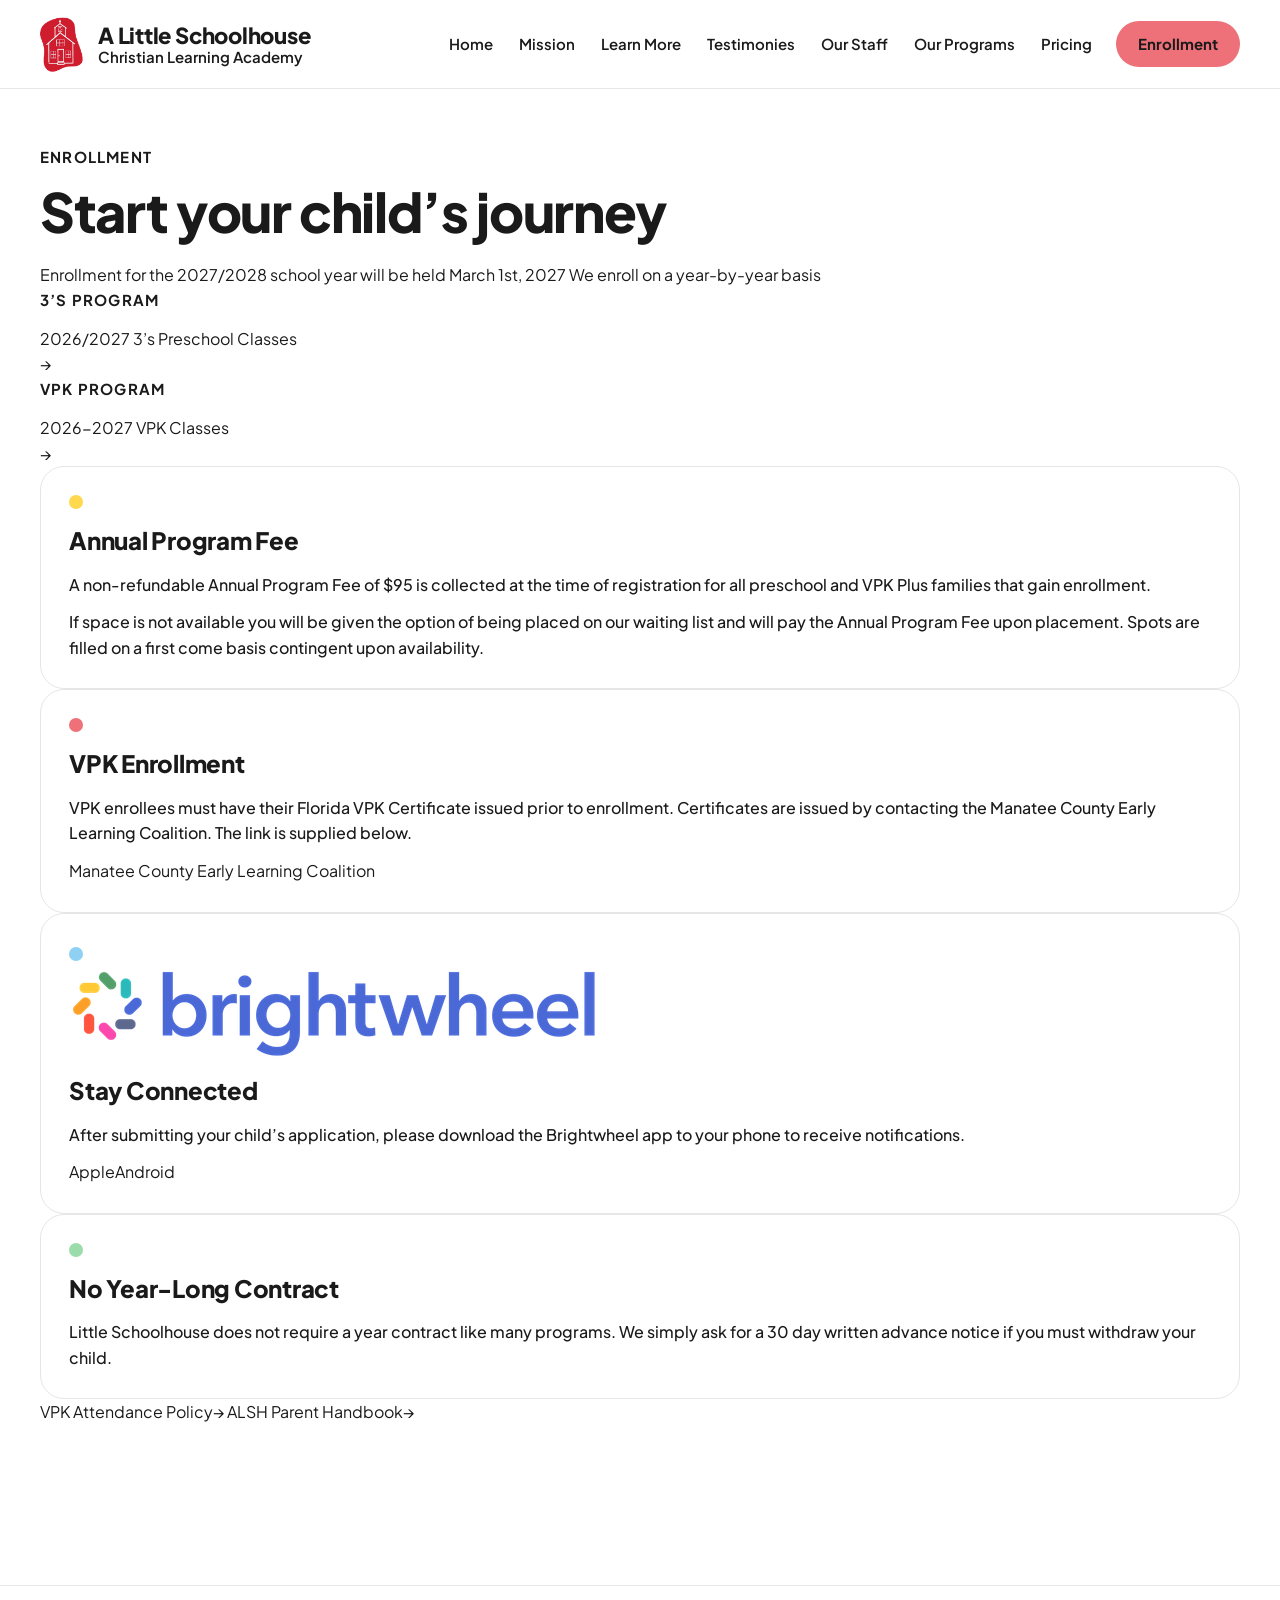
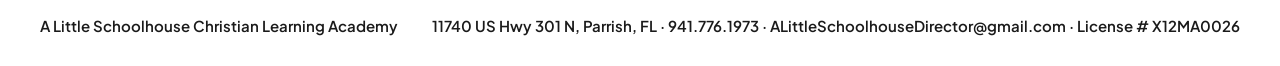
==== enrollment.html @ 6d6dc90e "Updated links" ====
<!DOCTYPE html>
<html lang="en">
<head>
  <meta charset="utf-8">
  <meta name="viewport" content="width=device-width, initial-scale=1">
  <title>Enrollment | A Little Schoolhouse Christian Learning Academy</title>
  <meta name="description" content="Enroll your child at A Little Schoolhouse Christian Learning Academy in Parrish, Florida.">
  <link rel="preconnect" href="https://fonts.googleapis.com">
  <link rel="preconnect" href="https://fonts.gstatic.com" crossorigin>
  <link href="https://fonts.googleapis.com/css2?family=Plus+Jakarta+Sans:wght@400;500;600;700;800&display=swap" rel="stylesheet">
  <link rel="stylesheet" href="styles.css">
  <script src="site.js" defer></script>
</head>
<body data-page="enrollment.html">

  <div id="site-header"></div>

  <main>
    <section class="container page-hero single">
      <div>
        <div class="kicker">Enrollment</div>
        <h1>Start your child&rsquo;s journey</h1>
        <div class="pill-row">
          <span class="pill-lg bg-yellow">Enrollment for the 2027/2028 school year will be held March 1st, 2027</span>
          <span class="pill-lg bg-blue">We enroll on a year-by-year basis</span>
        </div>
      </div>
    </section>

    <!-- LINKS TO ADD LATER: the two class buttons below still have href="#" - replace with the real addresses -->
    <section class="container class-links">
      <a href="#" class="class-link bg-blue">
        <div>
          <div class="kicker">3&rsquo;s program</div>
          <div class="class-title">2026/2027 3&rsquo;s Preschool Classes</div>
        </div>
        <span class="arrow">&rarr;</span>
      </a>
      <a href="#" class="class-link bg-green">
        <div>
          <div class="kicker">VPK program</div>
          <div class="class-title">2026-2027 VPK Classes</div>
        </div>
        <span class="arrow">&rarr;</span>
      </a>
    </section>

    <section class="container info-grid">
      <div class="card">
        <span class="dot dot-yellow"></span>
        <h3>Annual Program Fee</h3>
        <p>A non-refundable Annual Program Fee of $95 is collected at the time of registration for all preschool and VPK Plus families that gain enrollment.</p>
        <p>If space is not available you will be given the option of being placed on our waiting list and will pay the Annual Program Fee upon placement. Spots are filled on a first come basis contingent upon availability.</p>
      </div>
      <div class="card">
        <span class="dot dot-red"></span>
        <h3>VPK Enrollment</h3>
        <p>VPK enrollees must have their Florida VPK Certificate issued prior to enrollment. Certificates are issued by contacting the Manatee County Early Learning Coalition. The link is supplied below.</p>
        <a href="https://familyservices.floridaearlylearning.com/" target="_blank" rel="noopener" class="btn-outline">Manatee County Early Learning Coalition</a>
      </div>
      <div class="card">
        <div class="card-top">
          <span class="dot dot-blue"></span>
          <img src="images/brightwheel.png" alt="Brightwheel logo" class="bw-logo">
        </div>
        <h3>Stay Connected</h3>
        <p>After submitting your child&rsquo;s application, please download the Brightwheel app to your phone to receive notifications.</p>
        <div class="pills"><span class="pill bg-blue">Apple</span><span class="pill bg-green">Android</span></div>
      </div>
      <div class="card">
        <span class="dot dot-green"></span>
        <h3>No Year-Long Contract</h3>
        <p>Little Schoolhouse does not require a year contract like many programs. We simply ask for a 30 day written advance notice if you must withdraw your child.</p>
      </div>
    </section>

    <section class="container doc-links" style="padding-bottom:80px;">
      <a href="https://nebula.wsimg.com/7e0cc3d57008873dbaad7495aed2c456?AccessKeyId=21F10620DA35804EADCF&amp;disposition=0&amp;alloworigin=1" target="_blank" rel="noopener" class="doc-link bg-yellow"><span>VPK Attendance Policy</span><span class="arrow sm">&rarr;</span></a>
      <a href="https://nebula.wsimg.com/1dae36c643f88fe08dd6177f48e00796?AccessKeyId=21F10620DA35804EADCF&amp;disposition=0&amp;alloworigin=1" target="_blank" rel="noopener" class="doc-link bg-red"><span>ALSH Parent Handbook</span><span class="arrow sm">&rarr;</span></a>
    </section>
  </main>

  <div id="site-footer"></div>

</body>
</html>
---- styles.css ----
/* =========================================================
   A Little Schoolhouse Christian Learning Academy
   Shared styles for every page. Change colors in :root and
   they change everywhere.
   ========================================================= */

:root {
  /* brand colors */
  --red: #EE7079;
  --red-pale: #F8C3C6;
  --blue: #8FD0F5;
  --blue-pale: #D9F0FF;
  --yellow: #FFD84D;
  --yellow-pale: #FFF0B8;
  --green: #9BDDAA;
  --green-pale: #D3F0DB;
  --cream: #FFF6E0;

  /* text and lines */
  --ink: #1A1A1A;
  --line: #E6E6E6;
  --white: #FFFFFF;

  --font: 'Plus Jakarta Sans', system-ui, sans-serif;
  --page-width: 1280px;
}

*, *::before, *::after { box-sizing: border-box; }

body {
  margin: 0;
  font-family: var(--font);
  color: var(--ink);
  background: var(--white);
  line-height: 1.6;
}

img { max-width: 100%; display: block; }
a { color: inherit; text-decoration: none; }
h1, h2, h3, p { margin-top: 0; }

/* ---------- layout helpers ---------- */
.container {
  max-width: var(--page-width);
  margin: 0 auto;
  padding: 0 40px;
}
.section { padding-top: 64px; }
.kicker {
  font-weight: 700;
  font-size: 15px;
  letter-spacing: 0.08em;
  text-transform: uppercase;
  margin-bottom: 14px;
}
.dot {
  display: inline-block;
  width: 14px; height: 14px;
  border-radius: 50%;
  flex: none;
}
.dot-lg { width: 44px; height: 44px; }
.dot-red { background: var(--red); }
.dot-yellow { background: var(--yellow); }
.dot-green { background: var(--green); }
.dot-blue { background: var(--blue); }

/* ---------- buttons ---------- */
.btn {
  display: inline-block;
  background: var(--red);
  padding: 15px 28px;
  border-radius: 999px;
  font-weight: 700;
}
.btn:hover { filter: brightness(0.96); }

/* ---------- header ---------- */
.site-header {
  background: var(--white);
  border-bottom: 1px solid var(--line);
  position: sticky;
  top: 0;
  z-index: 10;
}
.header-inner {
  max-width: var(--page-width);
  margin: 0 auto;
  padding: 16px 40px;
  display: flex;
  align-items: center;
  justify-content: space-between;
  gap: 24px;
}
.brand { display: flex; align-items: center; gap: 14px; }
.brand img { height: 56px; width: auto; }
.brand-name { font-weight: 800; font-size: 22px; line-height: 1.15; letter-spacing: -0.01em; }
.brand-name span { display: block; font-weight: 600; font-size: 15px; letter-spacing: 0; }

.nav { display: flex; align-items: center; gap: 2px; font-weight: 600; font-size: 15px; }
.nav a { padding: 8px 12px; border-radius: 999px; }
.nav a:hover { background: var(--yellow-pale); }
.nav a.active { background: var(--yellow-pale); }
.nav a.nav-cta { margin-left: 10px; padding: 11px 22px; background: var(--red); font-weight: 700; }
.nav a.nav-cta:hover { filter: brightness(0.96); }

.menu-button {
  display: none;
  background: none;
  border: 2px solid var(--ink);
  border-radius: 12px;
  padding: 8px 14px;
  font: 700 15px var(--font);
  color: var(--ink);
  cursor: pointer;
}

/* ---------- footer ---------- */
.site-footer {
  border-top: 1px solid var(--line);
  margin-top: 80px;
}
.footer-inner {
  max-width: var(--page-width);
  margin: 0 auto;
  padding: 28px 40px;
  display: flex;
  justify-content: space-between;
  flex-wrap: wrap;
  gap: 12px;
  font-size: 15px;
  font-weight: 600;
}

/* ---------- home page ---------- */
.hero {
  position: relative;
  border-radius: 32px;
  overflow: hidden;
  min-height: 560px;
  background: var(--blue-pale) url('images/hero-bubbles.jpg') center 35% / cover no-repeat;
  display: flex;
  align-items: flex-end;
  justify-content: flex-end;
}
.hero-card {
  background: var(--white);
  margin: 40px;
  padding: 30px 34px;
  border-radius: 24px;
  max-width: 440px;
}
.hero-card .dots { display: flex; gap: 8px; margin-bottom: 18px; }
.hero-card h1 {
  font-weight: 800;
  font-size: 42px;
  line-height: 1.05;
  letter-spacing: -0.025em;
  margin-bottom: 14px;
}
.hero-card p { margin: 0; font-size: 16px; font-weight: 500; }

.highlights {
  display: grid;
  grid-template-columns: repeat(4, minmax(0, 1fr));
  gap: 20px;
  padding-top: 28px;
}
.card {
  border: 1px solid var(--line);
  border-radius: 24px;
  padding: 28px;
  background: var(--white);
  display: flex;
  flex-direction: column;
  gap: 12px;
}
.card h3 { margin: 0; font-weight: 800; font-size: 24px; letter-spacing: -0.01em; }
.card p { margin: 0; font-size: 16px; font-weight: 500; }

.split {
  display: grid;
  grid-template-columns: minmax(0, 1fr) minmax(0, 1.3fr);
  gap: 64px;
  align-items: start;
}
.split h2 { font-weight: 800; font-size: 46px; line-height: 1.08; letter-spacing: -0.02em; margin: 0; }
.underline-bar { width: 72px; height: 8px; border-radius: 4px; background: var(--yellow); margin-top: 22px; }
.split p { font-size: 19px; line-height: 1.7; font-weight: 500; margin-bottom: 24px; }
.chips { display: flex; flex-wrap: wrap; gap: 10px; }
.chip { padding: 10px 20px; border-radius: 999px; font-weight: 700; font-size: 16px; }
.chip.c-red { background: var(--red-pale); }
.chip.c-yellow { background: var(--yellow-pale); }
.chip.c-green { background: var(--green-pale); }
.chip.c-blue { background: var(--blue-pale); }

.cta-band {
  background: var(--cream);
  border-radius: 32px;
  padding: 56px;
  display: flex;
  justify-content: space-between;
  align-items: center;
  flex-wrap: wrap;
  gap: 24px;
}
.cta-band h2 { margin: 0 0 8px; font-weight: 800; font-size: 36px; letter-spacing: -0.02em; }
.cta-band p { margin: 0; font-size: 18px; font-weight: 500; }
.cta-band .btn { font-size: 17px; padding: 16px 32px; }

/* ---------- phones and small tablets ---------- */
@media (max-width: 960px) {
  .container, .header-inner, .footer-inner { padding-left: 20px; padding-right: 20px; }
  .menu-button { display: block; }
  .nav {
    display: none;
    position: absolute;
    top: 100%;
    left: 0; right: 0;
    background: var(--white);
    border-bottom: 1px solid var(--line);
    flex-direction: column;
    align-items: stretch;
    padding: 12px 20px 20px;
    gap: 4px;
  }
  .nav.open { display: flex; }
  .nav a { padding: 14px 16px; font-size: 17px; }
  .nav a.nav-cta { margin: 8px 0 0; text-align: center; }
  .brand-name { font-size: 18px; }
  .brand-name span { font-size: 13px; }
  .brand img { height: 46px; }

  .highlights { grid-template-columns: repeat(2, minmax(0, 1fr)); }
  .split { grid-template-columns: 1fr; gap: 28px; }
  .split h2 { font-size: 36px; }
  /* on phones the photo sits on top and the text card goes underneath,
     so the card never covers the child's face */
  .hero { display: block; min-height: 0; background: var(--white); border: 1px solid var(--line); }
  .hero::before {
    content: '';
    display: block;
    height: 320px;
    background: url('images/hero-bubbles.jpg') center 30% / cover no-repeat;
  }
  .hero-card { margin: 0; max-width: none; border-radius: 0; padding: 26px 24px 30px; }
  .hero-card h1 { font-size: 34px; }
  .cta-band { padding: 36px 28px; }
}
@media (max-width: 560px) {
  .highlights { grid-template-columns: 1fr; }
}

/* =========================================================
   Pieces shared by the inner pages (Mission, Staff, etc.)
   ========================================================= */

.page-hero {
  display: grid;
  grid-template-columns: minmax(0, 1fr) minmax(0, 1.1fr);
  gap: 56px;
  align-items: center;
  padding-top: 56px;
}
.page-hero h1 {
  font-weight: 800;
  font-size: 54px;
  line-height: 1.06;
  letter-spacing: -0.025em;
  margin-bottom: 22px;
}
.page-hero p { font-size: 18px; line-height: 1.7; font-weight: 500; margin-bottom: 14px; }
.photo-round {
  width: 100%;
  aspect-ratio: 4 / 3;
  object-fit: cover;
  border-radius: 32px;
}

.band {
  background: var(--cream);
  border-radius: 32px;
  padding: 52px 56px;
  display: grid;
  grid-template-columns: minmax(0, 1fr) minmax(0, 1.5fr);
  gap: 48px;
  align-items: center;
}
.band h2 { font-weight: 800; font-size: 40px; line-height: 1.1; letter-spacing: -0.02em; margin: 0; }
.band p { font-size: 19px; line-height: 1.7; font-weight: 500; margin-bottom: 20px; }
.tag {
  display: inline-block;
  background: var(--white);
  padding: 10px 20px;
  border-radius: 999px;
  font-weight: 700;
  font-size: 16px;
}

.grid-3 {
  display: grid;
  grid-template-columns: repeat(3, minmax(0, 1fr));
  gap: 20px;
}
.grid-3 .card { padding: 32px; gap: 14px; }
.grid-3 .card p { line-height: 1.7; }
.grid-3 .dot { width: 40px; height: 40px; }

.note {
  background: var(--blue-pale);
  border-radius: 24px;
  padding: 28px 36px;
}
.note p { margin: 0; font-size: 16px; line-height: 1.7; font-weight: 500; }

@media (max-width: 960px) {
  .page-hero { grid-template-columns: 1fr; gap: 28px; padding-top: 32px; }
  .page-hero h1 { font-size: 38px; }
  .band { grid-template-columns: 1fr; gap: 20px; padding: 32px 24px; }
  .band h2 { font-size: 32px; }
  .grid-3 { grid-template-columns: 1fr; }
}

/* ---------- Staff page ---------- */
.page-hero.wide { grid-template-columns: minmax(0, 1fr) minmax(0, 1.5fr); gap: 48px; }
.photo-plain { display: block; width: 100%; height: auto; border-radius: 32px; }

.director {
  background: var(--cream);
  border-radius: 32px;
  padding: 40px;
  display: grid;
  grid-template-columns: 260px minmax(0, 1fr);
  gap: 44px;
  align-items: center;
}
.director img { display: block; width: 100%; aspect-ratio: 1 / 1; object-fit: cover; border-radius: 24px; }
.director .role { display: flex; align-items: center; gap: 12px; margin-bottom: 10px; }
.director .role .dot { width: 14px; height: 14px; }
.director .role span:last-child { font-weight: 700; font-size: 15px; letter-spacing: 0.08em; text-transform: uppercase; }
.director h2 { font-weight: 800; font-size: 38px; letter-spacing: -0.02em; margin: 0 0 14px; }
.director p { font-size: 18px; line-height: 1.7; font-weight: 500; margin: 0; }

.group-head {
  display: flex; align-items: center; gap: 14px;
  padding-bottom: 18px; border-bottom: 1px solid var(--line); margin-bottom: 32px;
}
.group-head .dot { width: 18px; height: 18px; }
.group-head h2 { font-weight: 800; font-size: 32px; letter-spacing: -0.02em; margin: 0; }

.team { display: grid; grid-template-columns: repeat(5, minmax(0, 1fr)); gap: 24px; }
.team img { display: block; width: 100%; aspect-ratio: 1 / 1; object-fit: cover; border-radius: 24px; }
.team .name { font-weight: 800; font-size: 22px; margin-top: 14px; letter-spacing: -0.01em; }
.team .title { font-size: 15px; font-weight: 500; margin-top: 2px; }

@media (max-width: 960px) {
  .page-hero.wide { grid-template-columns: 1fr; gap: 28px; }
  .director { grid-template-columns: 1fr; gap: 24px; padding: 24px; }
  .director img { max-width: 240px; }
  .director h2 { font-size: 30px; }
  .team { grid-template-columns: repeat(2, minmax(0, 1fr)); gap: 20px; }
  .group-head h2 { font-size: 26px; }
}

/* ---------- Testimonies page ---------- */
.page-hero.single { grid-template-columns: 1fr; }
.page-hero.single p { font-size: 19px; margin: 0; }

.feature-quote {
  display: grid;
  grid-template-columns: minmax(0, 0.8fr) minmax(0, 1.2fr);
  gap: 48px;
  align-items: center;
  padding-top: 44px;
}
.feature-quote img { display: block; width: 100%; aspect-ratio: 1542 / 1905; object-fit: cover; border-radius: 32px; }
.feature-quote .dots { display: flex; gap: 8px; margin-bottom: 24px; }
.feature-quote .dots .dot { width: 14px; height: 14px; }
.big-qmark { display: block; font-weight: 800; font-size: 96px; line-height: 0.6; height: 44px; }
.feature-quote blockquote { margin: 0; font-size: 27px; line-height: 1.55; font-weight: 700; letter-spacing: -0.01em; }

.quote-grid { display: grid; grid-template-columns: repeat(2, minmax(0, 1fr)); gap: 20px; }
.quote { margin: 0; border-radius: 28px; padding: 32px 34px; }
.quote .qmark { display: block; font-weight: 800; font-size: 64px; line-height: 0.6; height: 30px; }
.quote blockquote { margin: 0; font-size: 17px; line-height: 1.7; font-weight: 500; }
.q-yellow { background: var(--yellow-pale); }
.q-green { background: var(--green-pale); }
.q-blue { background: var(--blue-pale); }
.q-red { background: var(--red-pale); }

.band.center { display: block; text-align: center; }
.band.center h2 { margin-bottom: 8px; }
.band.center p { margin: 0 0 24px; }

@media (max-width: 960px) {
  .feature-quote { grid-template-columns: 1fr; gap: 28px; padding-top: 28px; }
  .feature-quote img { aspect-ratio: 4 / 3; }
  .feature-quote blockquote { font-size: 21px; }
  .quote-grid { grid-template-columns: 1fr; }
  .band.center { padding: 32px 24px; }
}
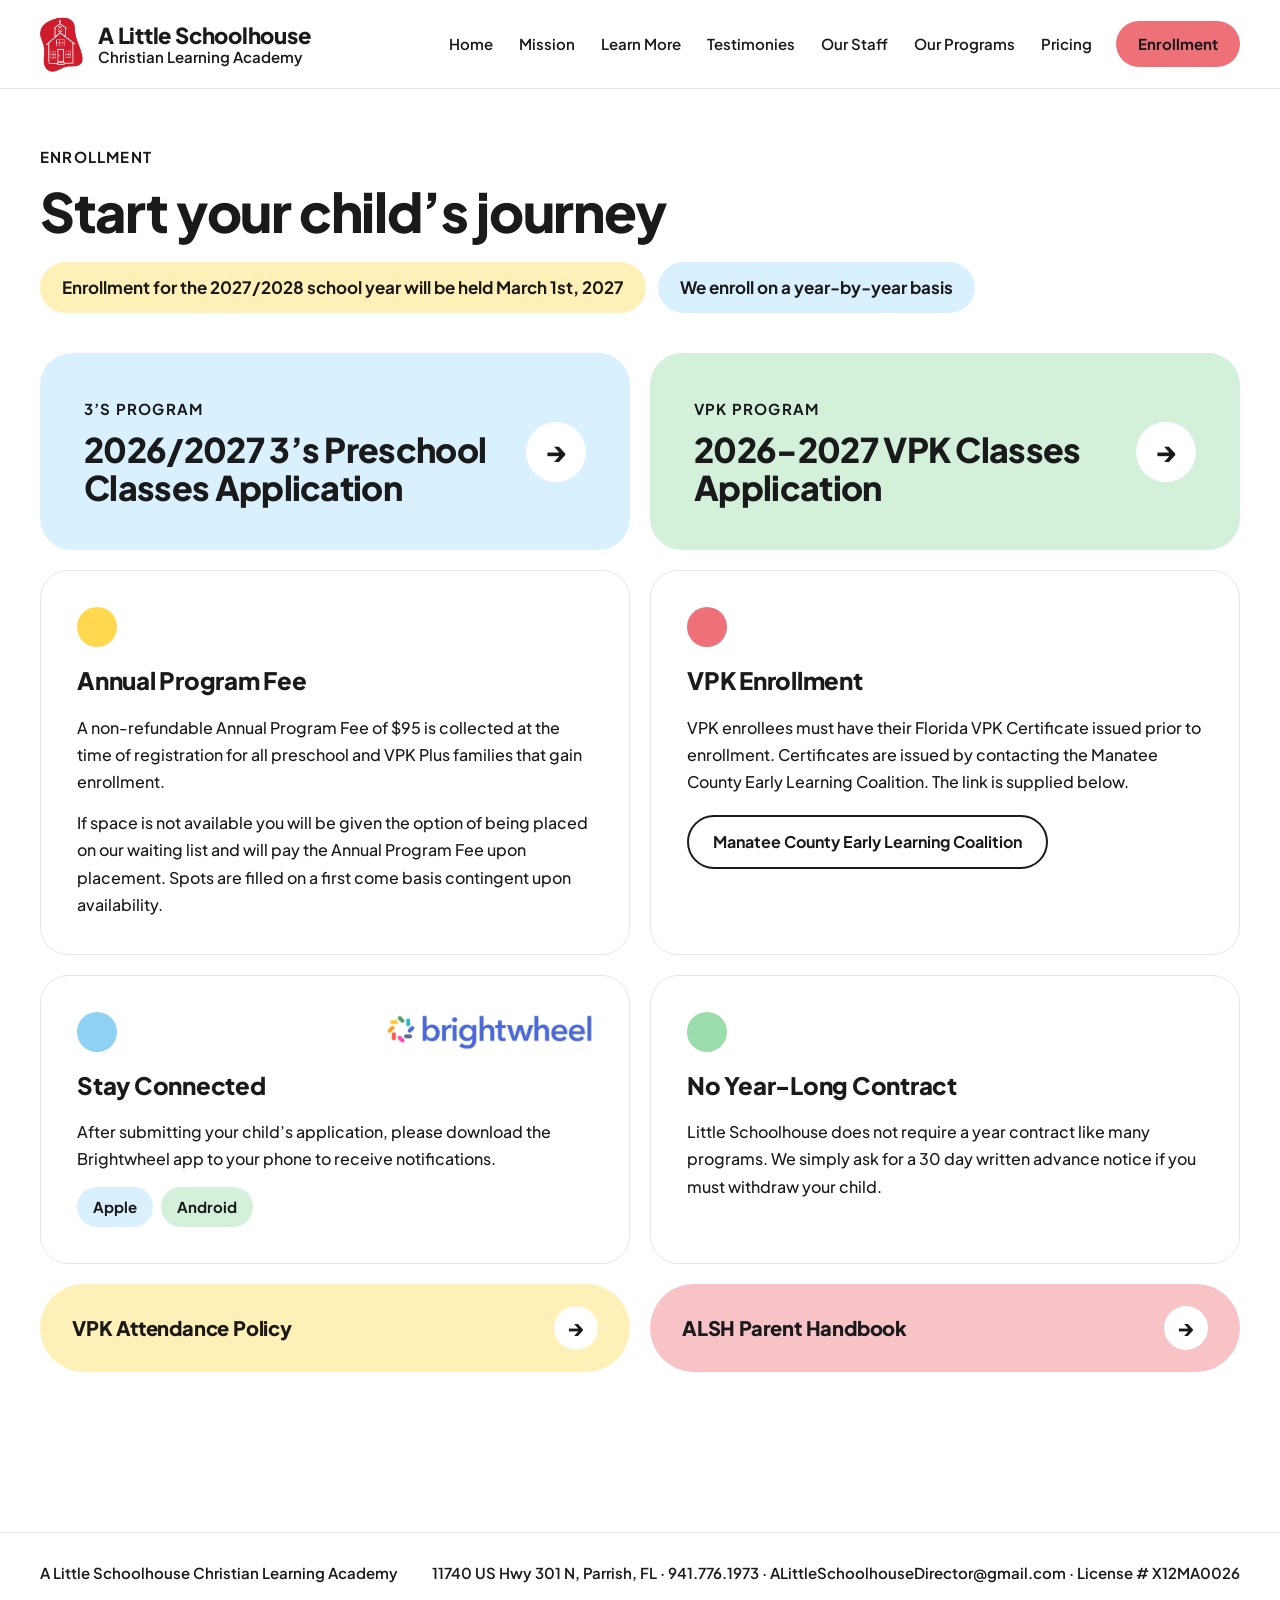
==== commit 8dc32342: "Corrections in teacher bios and clarified titles" ====
--- a/enrollment.html
+++ b/enrollment.html
@@ -32,14 +32,14 @@
       <a href="#" class="class-link bg-blue">
         <div>
           <div class="kicker">3&rsquo;s program</div>
-          <div class="class-title">2026/2027 3&rsquo;s Preschool Classes</div>
+          <div class="class-title">2026/2027 3&rsquo;s Preschool Classes Application</div>
         </div>
         <span class="arrow">&rarr;</span>
       </a>
       <a href="#" class="class-link bg-green">
         <div>
           <div class="kicker">VPK program</div>
-          <div class="class-title">2026-2027 VPK Classes</div>
+          <div class="class-title">2026-2027 VPK Classes Application</div>
         </div>
         <span class="arrow">&rarr;</span>
       </a>
--- a/styles.css
+++ b/styles.css
@@ -345,7 +345,7 @@
   display: flex; align-items: center; gap: 14px;
   padding-bottom: 18px; border-bottom: 1px solid var(--line); margin-bottom: 32px;
 }
-.group-head .dot { width: 18px; height: 18px; }
+.group-head .dot { width: 18px; height: 18px; flex: none; }
 .group-head h2 { font-weight: 800; font-size: 32px; letter-spacing: -0.02em; margin: 0; }
 
 .team { display: grid; grid-template-columns: repeat(5, minmax(0, 1fr)); gap: 24px; }
@@ -399,3 +399,135 @@
   .quote-grid { grid-template-columns: 1fr; }
   .band.center { padding: 32px 24px; }
 }
+
+/* ---------- Programs page ---------- */
+.page-hero.even { grid-template-columns: minmax(0, 1fr) minmax(0, 1fr); gap: 56px; }
+
+.program-list { display: flex; flex-direction: column; gap: 20px; }
+.program {
+  border: 1px solid var(--line);
+  border-radius: 32px;
+  overflow: hidden;
+  display: grid;
+  grid-template-columns: minmax(0, 0.8fr) minmax(0, 1.6fr);
+}
+.program-side { padding: 36px; display: flex; flex-direction: column; gap: 18px; justify-content: center; }
+.program-side h2 { font-weight: 800; font-size: 30px; line-height: 1.12; letter-spacing: -0.02em; margin: 0; }
+.program-side .dot { width: 40px; height: 40px; }
+.bg-red { background: var(--red-pale); }
+.bg-yellow { background: var(--yellow-pale); }
+.bg-green { background: var(--green-pale); }
+.pills { display: flex; flex-direction: column; gap: 8px; align-items: flex-start; }
+.pill { background: var(--white); padding: 8px 16px; border-radius: 999px; font-weight: 700; font-size: 15px; }
+.program-text { padding: 36px 40px; display: flex; align-items: center; }
+.program-text p { margin: 0; font-size: 17px; line-height: 1.75; font-weight: 500; }
+
+.video { border-radius: 32px; overflow: hidden; aspect-ratio: 16 / 9; }
+.video iframe { width: 100%; height: 100%; border: 0; display: block; }
+.video.placeholder { background: #F1F1F1; aspect-ratio: 16 / 7; display: flex; align-items: center; justify-content: center; font-weight: 700; font-size: 17px; text-align: center; padding: 20px; }
+
+@media (max-width: 960px) {
+  .page-hero.even { grid-template-columns: 1fr; gap: 28px; }
+  .program { grid-template-columns: 1fr; }
+  .program-side { padding: 28px 24px; }
+  .program-side h2 { font-size: 26px; }
+  .program-text { padding: 24px; }
+  .video.placeholder { aspect-ratio: 16 / 9; }
+}
+
+/* ---------- Enrollment page ---------- */
+.pill-row { display: flex; gap: 12px; flex-wrap: wrap; }
+.pill-lg { padding: 12px 22px; border-radius: 999px; font-weight: 700; font-size: 17px; }
+.bg-blue { background: var(--blue-pale); }
+.pills .pill.bg-blue, .pills .pill.bg-green { background: var(--blue-pale); }
+.pills .pill.bg-green { background: var(--green-pale); }
+.pills { flex-direction: row; }
+
+.class-links { display: grid; grid-template-columns: repeat(2, minmax(0, 1fr)); gap: 20px; padding-top: 40px; }
+.class-link { border-radius: 32px; padding: 44px; display: flex; justify-content: space-between; align-items: center; gap: 20px; transition: transform .15s; }
+.class-link:hover { transform: translateY(-3px); }
+.class-link .kicker { margin-bottom: 10px; }
+.class-title { font-weight: 800; font-size: 34px; line-height: 1.1; letter-spacing: -0.02em; }
+.arrow { flex: none; width: 60px; height: 60px; border-radius: 50%; background: var(--white); display: flex; align-items: center; justify-content: center; font-weight: 800; font-size: 28px; }
+.arrow.sm { width: 44px; height: 44px; font-size: 22px; }
+
+.info-grid { display: grid; grid-template-columns: repeat(2, minmax(0, 1fr)); gap: 20px; padding-top: 20px; }
+.info-grid .card { padding: 36px; gap: 14px; border-radius: 28px; }
+.info-grid .card p { line-height: 1.7; margin: 0; }
+.info-grid .dot { width: 40px; height: 40px; flex: none; }
+.card-top { display: flex; align-items: center; justify-content: space-between; gap: 16px; }
+.bw-logo { height: 36px; width: auto; display: block; }
+.btn-outline { align-self: flex-start; border: 2px solid var(--ink); padding: 12px 24px; border-radius: 999px; font-weight: 700; margin-top: 6px; }
+.btn-outline:hover { background: var(--yellow-pale); }
+
+.doc-links { display: flex; gap: 20px; flex-wrap: wrap; padding-top: 20px; }
+.doc-link { flex: 1; min-width: 260px; border-radius: 999px; padding: 22px 32px; display: flex; justify-content: space-between; align-items: center; gap: 16px; font-weight: 800; font-size: 20px; letter-spacing: -0.01em; }
+
+@media (max-width: 960px) {
+  .class-links, .info-grid { grid-template-columns: 1fr; }
+  .class-link { padding: 28px; }
+  .class-title { font-size: 26px; }
+  .arrow { width: 48px; height: 48px; font-size: 22px; }
+  .info-grid .card { padding: 28px; }
+  .pill-lg { font-size: 15px; padding: 10px 18px; }
+}
+
+/* ---------- Pricing page ---------- */
+.price-grid { display: grid; grid-template-columns: repeat(2, minmax(0, 1fr)); gap: 20px; align-items: start; }
+.price-card { border-radius: 32px; padding: 36px 36px 24px; display: flex; flex-direction: column; }
+.price-title { display: flex; align-items: center; gap: 14px; margin-bottom: 10px; }
+.price-title .dot { width: 24px; height: 24px; flex: none; }
+.price-title h3 { margin: 0; font-weight: 800; font-size: 28px; letter-spacing: -0.02em; }
+.price-note { font-size: 15px; line-height: 1.6; font-weight: 500; margin-bottom: 18px; }
+.price-row { display: flex; justify-content: space-between; align-items: baseline; gap: 20px; padding: 15px 0; border-top: 1px solid rgba(26, 26, 26, 0.15); }
+.price-row .plabel { font-weight: 700; font-size: 17px; }
+.price-row .sub { font-size: 14px; margin-top: 3px; font-weight: 500; }
+.price-row .pprice { font-weight: 800; font-size: 19px; text-align: right; }
+.price-foot { margin: 12px 0 8px; font-size: 14px; font-weight: 700; border-top: 1px solid rgba(26, 26, 26, 0.15); padding-top: 14px; }
+
+@media (max-width: 960px) {
+  .price-grid { grid-template-columns: 1fr; }
+  .price-card { padding: 28px 24px 16px; }
+  .price-title h3 { font-size: 24px; }
+  .price-row { gap: 12px; }
+  .price-row .plabel { font-size: 16px; }
+  .price-row .pprice { font-size: 17px; }
+}
+
+.page-hero.single .pill-lg { display: inline-block; }
+.price-row .pprice { white-space: nowrap; }
+@media (max-width: 960px) {
+  .page-hero.single .pill-lg { border-radius: 20px; }
+  .price-row .pprice { font-size: 16px; }
+  .price-row .plabel { font-size: 15px; }
+}
+
+/* ---------- Learn More page ---------- */
+.contact-grid { display: grid; grid-template-columns: minmax(0, 1.1fr) minmax(0, 1fr); gap: 24px; align-items: start; padding-top: 44px; }
+.form-card { background: var(--white); border: 1px solid var(--line); border-radius: 32px; padding: 40px; display: flex; flex-direction: column; gap: 20px; }
+.form-card label { display: flex; flex-direction: column; gap: 8px; font-weight: 700; font-size: 15px; }
+.form-card input[type="text"], .form-card input[type="email"], .form-card textarea {
+  width: 100%; padding: 14px 16px; border: 1.5px solid #CFCFCF; border-radius: 16px;
+  font: 500 16px 'Plus Jakarta Sans', sans-serif; color: var(--ink); background: var(--white);
+}
+.form-card input:focus, .form-card textarea:focus { outline: 3px solid var(--blue); border-color: var(--ink); }
+.form-card textarea { height: 150px; resize: vertical; }
+.form-card .check { font-weight: 500; display: flex; gap: 10px; align-items: center; margin-top: 4px; }
+.form-card button { align-self: flex-start; border: 0; cursor: pointer; font: 700 17px 'Plus Jakarta Sans', sans-serif; margin-top: 6px; }
+
+.side-col { display: flex; flex-direction: column; gap: 20px; }
+.info-card { background: var(--cream); border-radius: 32px; padding: 36px 40px 20px; }
+.info-card h2 { font-weight: 800; font-size: 28px; letter-spacing: -0.02em; margin: 0 0 14px; }
+.info-row { display: flex; gap: 16px; align-items: flex-start; padding: 18px 0; border-top: 1px solid var(--line); }
+.info-row .dot { width: 22px; height: 22px; flex: none; margin-top: 3px; }
+.info-row .il { font-weight: 800; font-size: 17px; margin-bottom: 4px; }
+.info-row .iv { font-size: 17px; line-height: 1.6; font-weight: 500; overflow-wrap: anywhere; }
+.info-row .iv a:hover { text-decoration: underline; }
+.map { border-radius: 32px; overflow: hidden; min-height: 280px; background: #F1F1F1; }
+.map iframe { display: block; width: 100%; height: 320px; border: 0; }
+
+@media (max-width: 960px) {
+  .contact-grid { grid-template-columns: 1fr; padding-top: 28px; }
+  .form-card { padding: 28px 24px; }
+  .info-card { padding: 28px 24px 12px; }
+}
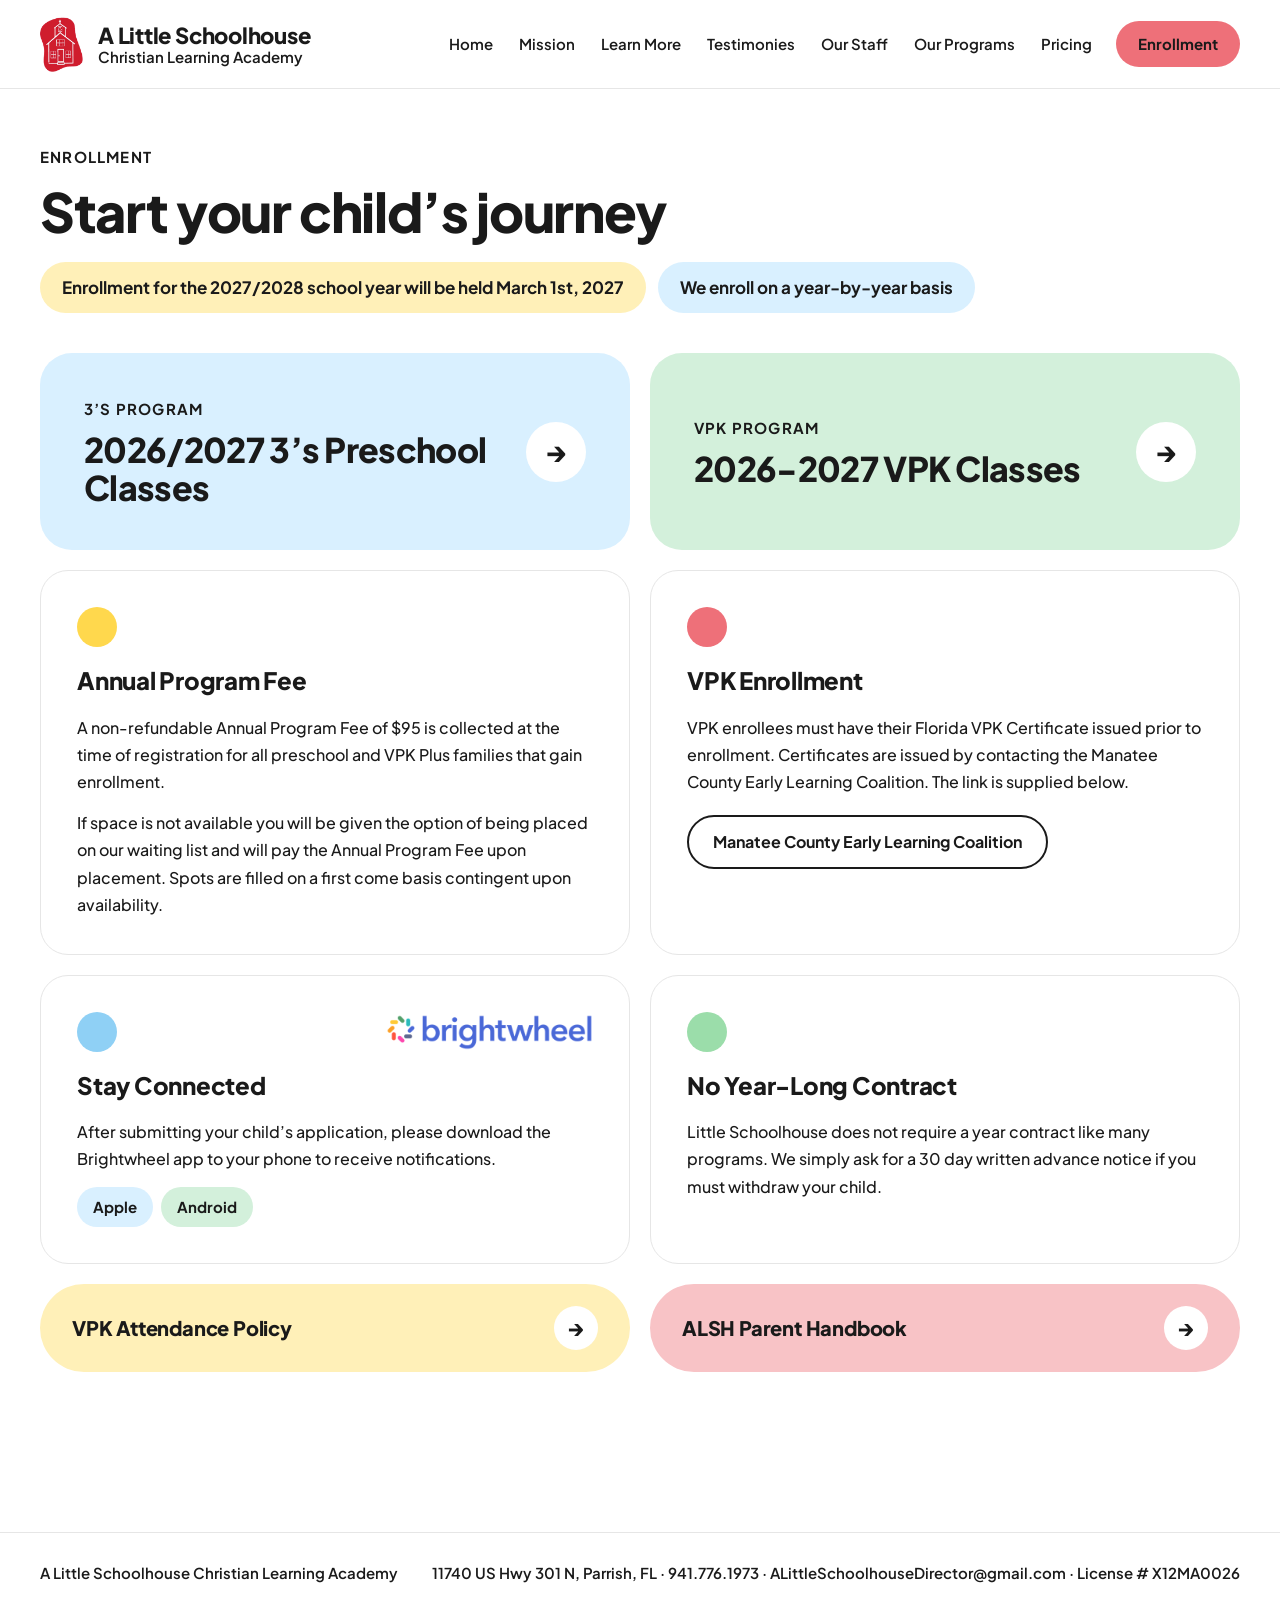
==== commit d6137cdb: "Corrected handbook and attendance policy links, connected contact form" ====
--- a/enrollment.html
+++ b/enrollment.html
@@ -32,14 +32,14 @@
       <a href="#" class="class-link bg-blue">
         <div>
           <div class="kicker">3&rsquo;s program</div>
-          <div class="class-title">2026/2027 3&rsquo;s Preschool Classes Application</div>
+          <div class="class-title">2026/2027 3&rsquo;s Preschool Classes</div>
         </div>
         <span class="arrow">&rarr;</span>
       </a>
       <a href="#" class="class-link bg-green">
         <div>
           <div class="kicker">VPK program</div>
-          <div class="class-title">2026-2027 VPK Classes Application</div>
+          <div class="class-title">2026-2027 VPK Classes</div>
         </div>
         <span class="arrow">&rarr;</span>
       </a>
@@ -75,8 +75,8 @@
     </section>
 
     <section class="container doc-links" style="padding-bottom:80px;">
-      <a href="https://nebula.wsimg.com/7e0cc3d57008873dbaad7495aed2c456?AccessKeyId=21F10620DA35804EADCF&amp;disposition=0&amp;alloworigin=1" target="_blank" rel="noopener" class="doc-link bg-yellow"><span>VPK Attendance Policy</span><span class="arrow sm">&rarr;</span></a>
-      <a href="https://nebula.wsimg.com/1dae36c643f88fe08dd6177f48e00796?AccessKeyId=21F10620DA35804EADCF&amp;disposition=0&amp;alloworigin=1" target="_blank" rel="noopener" class="doc-link bg-red"><span>ALSH Parent Handbook</span><span class="arrow sm">&rarr;</span></a>
+      <a href="documents/vpk-attendance-policy.pdf" target="_blank" rel="noopener" class="doc-link bg-yellow"><span>VPK Attendance Policy</span><span class="arrow sm">&rarr;</span></a>
+      <a href="documents/parent-handbook.pdf" target="_blank" rel="noopener" class="doc-link bg-red"><span>ALSH Parent Handbook</span><span class="arrow sm">&rarr;</span></a>
     </section>
   </main>
 
--- a/styles.css
+++ b/styles.css
@@ -531,3 +531,7 @@
   .form-card { padding: 28px 24px; }
   .info-card { padding: 28px 24px 12px; }
 }
+
+.map { position: relative; }
+.map-link { position: absolute; left: 16px; bottom: 16px; background: var(--white); padding: 10px 18px; border-radius: 999px; font-weight: 700; font-size: 15px; box-shadow: 0 2px 8px rgba(0,0,0,.15); }
+.map-link:hover { background: var(--yellow-pale); }
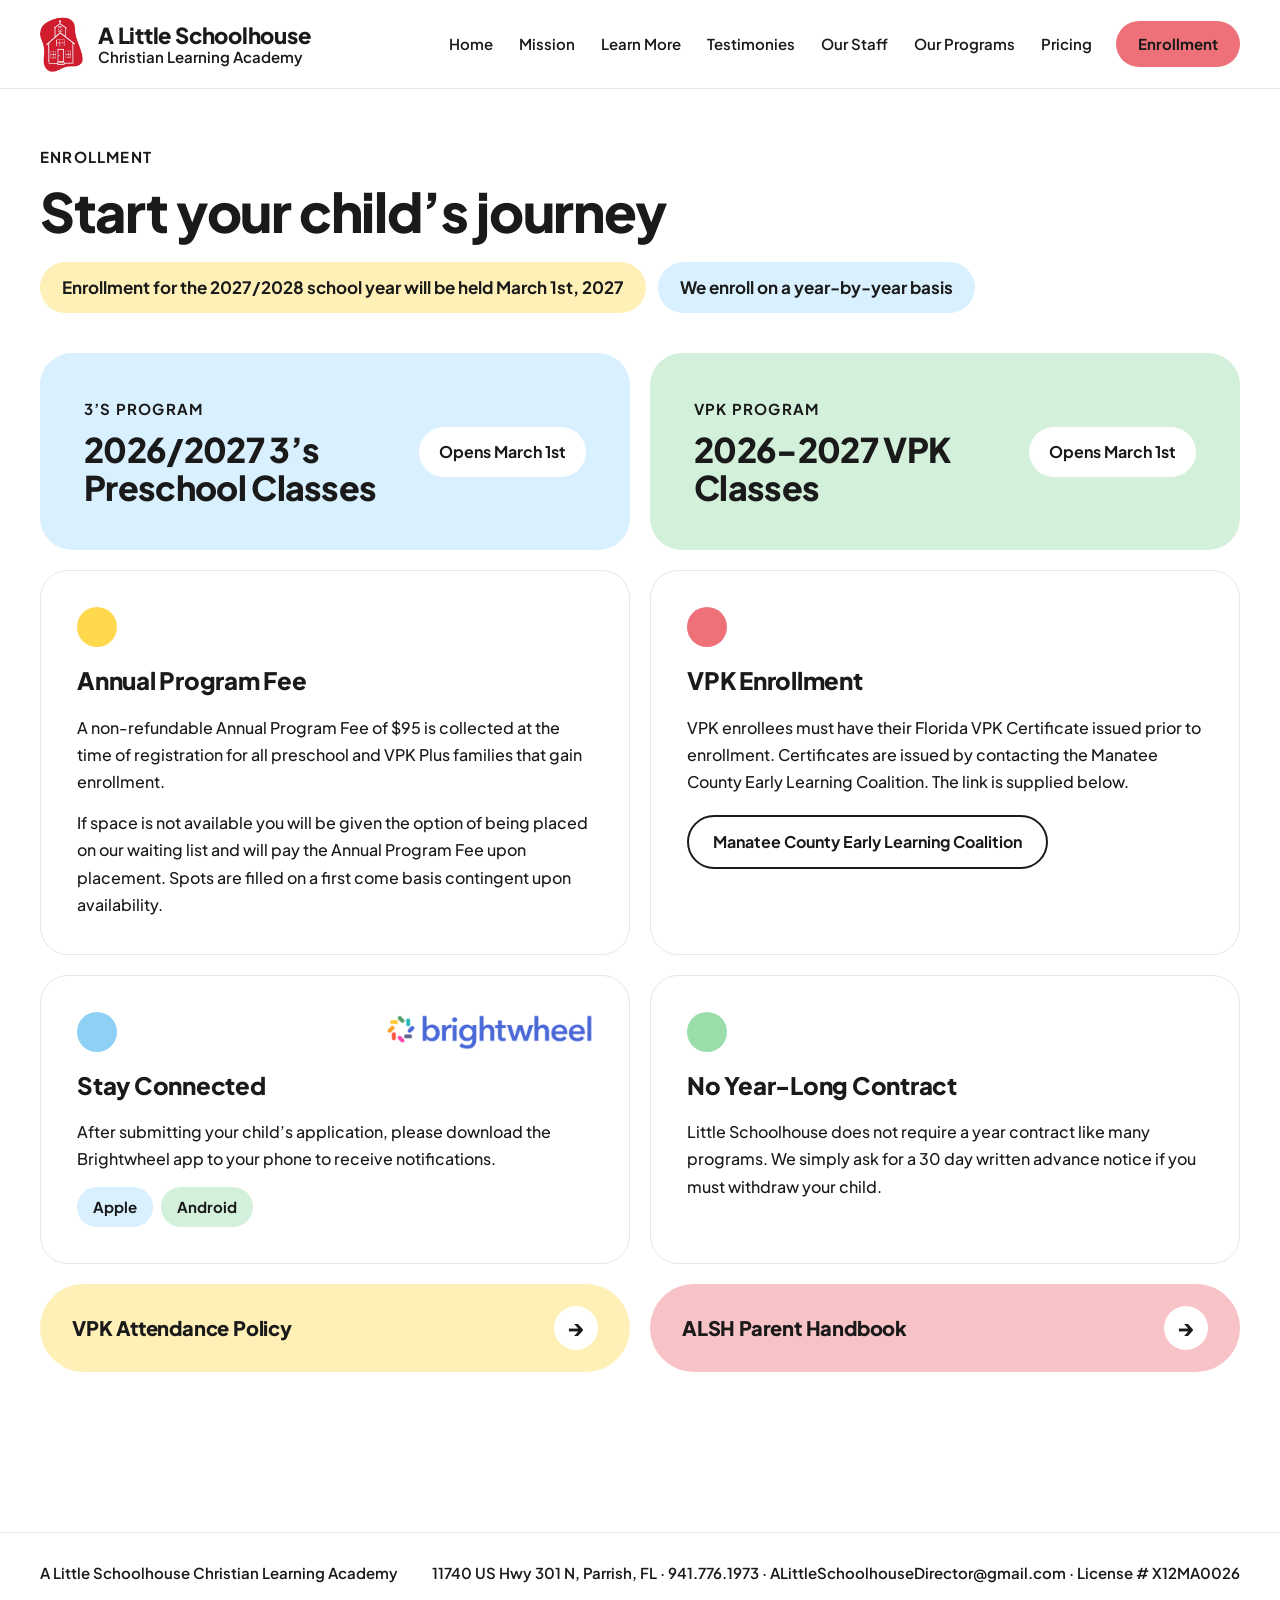
==== commit 712411cf: "Changed enrollment links so they are closed until presentation day" ====
--- a/enrollment.html
+++ b/enrollment.html
@@ -27,22 +27,22 @@
       </div>
     </section>
 
-    <!-- LINKS TO ADD LATER: the two class buttons below still have href="#" - replace with the real addresses -->
+    <!-- CLOSED VERSION: the two class buttons are not links yet. For the presentation, swap in enrollment-LIVE.html (see the instructions I gave you). -->
     <section class="container class-links">
-      <a href="#" class="class-link bg-blue">
+      <div class="class-link bg-blue is-closed">
         <div>
           <div class="kicker">3&rsquo;s program</div>
           <div class="class-title">2026/2027 3&rsquo;s Preschool Classes</div>
         </div>
-        <span class="arrow">&rarr;</span>
-      </a>
-      <a href="#" class="class-link bg-green">
+        <span class="closed-tag">Opens March 1st</span>
+      </div>
+      <div class="class-link bg-green is-closed">
         <div>
           <div class="kicker">VPK program</div>
           <div class="class-title">2026-2027 VPK Classes</div>
         </div>
-        <span class="arrow">&rarr;</span>
-      </a>
+        <span class="closed-tag">Opens March 1st</span>
+      </div>
     </section>
 
     <section class="container info-grid">
--- a/styles.css
+++ b/styles.css
@@ -535,3 +535,9 @@
 .map { position: relative; }
 .map-link { position: absolute; left: 16px; bottom: 16px; background: var(--white); padding: 10px 18px; border-radius: 999px; font-weight: 700; font-size: 15px; box-shadow: 0 2px 8px rgba(0,0,0,.15); }
 .map-link:hover { background: var(--yellow-pale); }
+
+/* Enrollment buttons before applications open */
+.class-link.is-closed { cursor: default; }
+.class-link.is-closed:hover { transform: none; }
+.closed-tag { flex: none; background: var(--white); padding: 12px 20px; border-radius: 999px; font-weight: 700; font-size: 16px; white-space: nowrap; }
+@media (max-width: 960px) { .closed-tag { padding: 10px 16px; font-size: 15px; } }
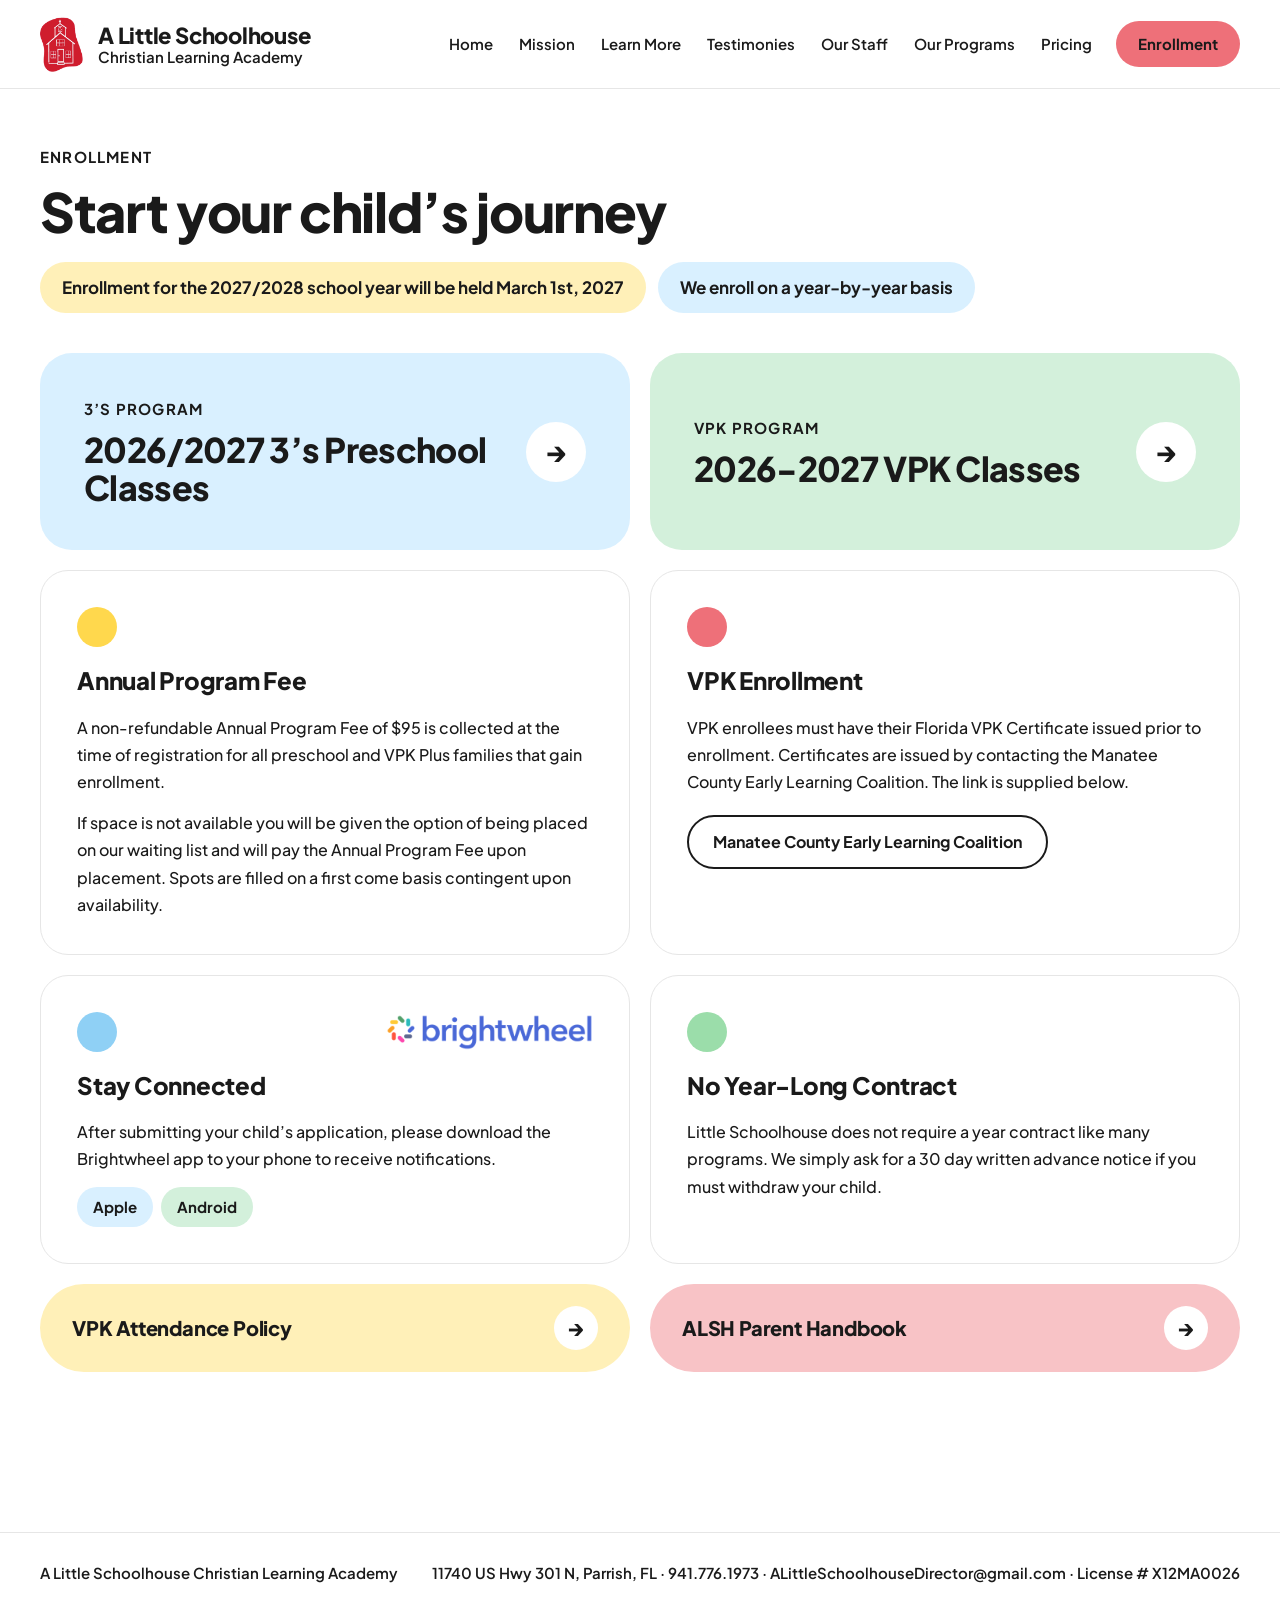
==== commit 2b83034d: "Opened temporary application links" ====
--- a/enrollment.html
+++ b/enrollment.html
@@ -27,22 +27,22 @@
       </div>
     </section>
 
-    <!-- CLOSED VERSION: the two class buttons are not links yet. For the presentation, swap in enrollment-LIVE.html (see the instructions I gave you). -->
+    <!-- LIVE VERSION: both class buttons are real links. -->
     <section class="container class-links">
-      <div class="class-link bg-blue is-closed">
+      <a href="https://schools.mybrightwheel.com/sign-in?redirect_path=forms/7ab3392b-9e72-4bfa-b641-3724e02d6209/self-service" target="_blank" rel="noopener" class="class-link bg-blue">
         <div>
           <div class="kicker">3&rsquo;s program</div>
           <div class="class-title">2026/2027 3&rsquo;s Preschool Classes</div>
         </div>
-        <span class="closed-tag">Opens March 1st</span>
-      </div>
-      <div class="class-link bg-green is-closed">
+        <span class="arrow">&rarr;</span>
+      </a>
+      <a href="https://schools.mybrightwheel.com/sign-in?redirect_path=forms/4f9d5147-1ebc-4a0d-b735-200c857cf08b/self-service" target="_blank" rel="noopener" class="class-link bg-green">
         <div>
           <div class="kicker">VPK program</div>
           <div class="class-title">2026-2027 VPK Classes</div>
         </div>
-        <span class="closed-tag">Opens March 1st</span>
-      </div>
+        <span class="arrow">&rarr;</span>
+      </a>
     </section>
 
     <section class="container info-grid">
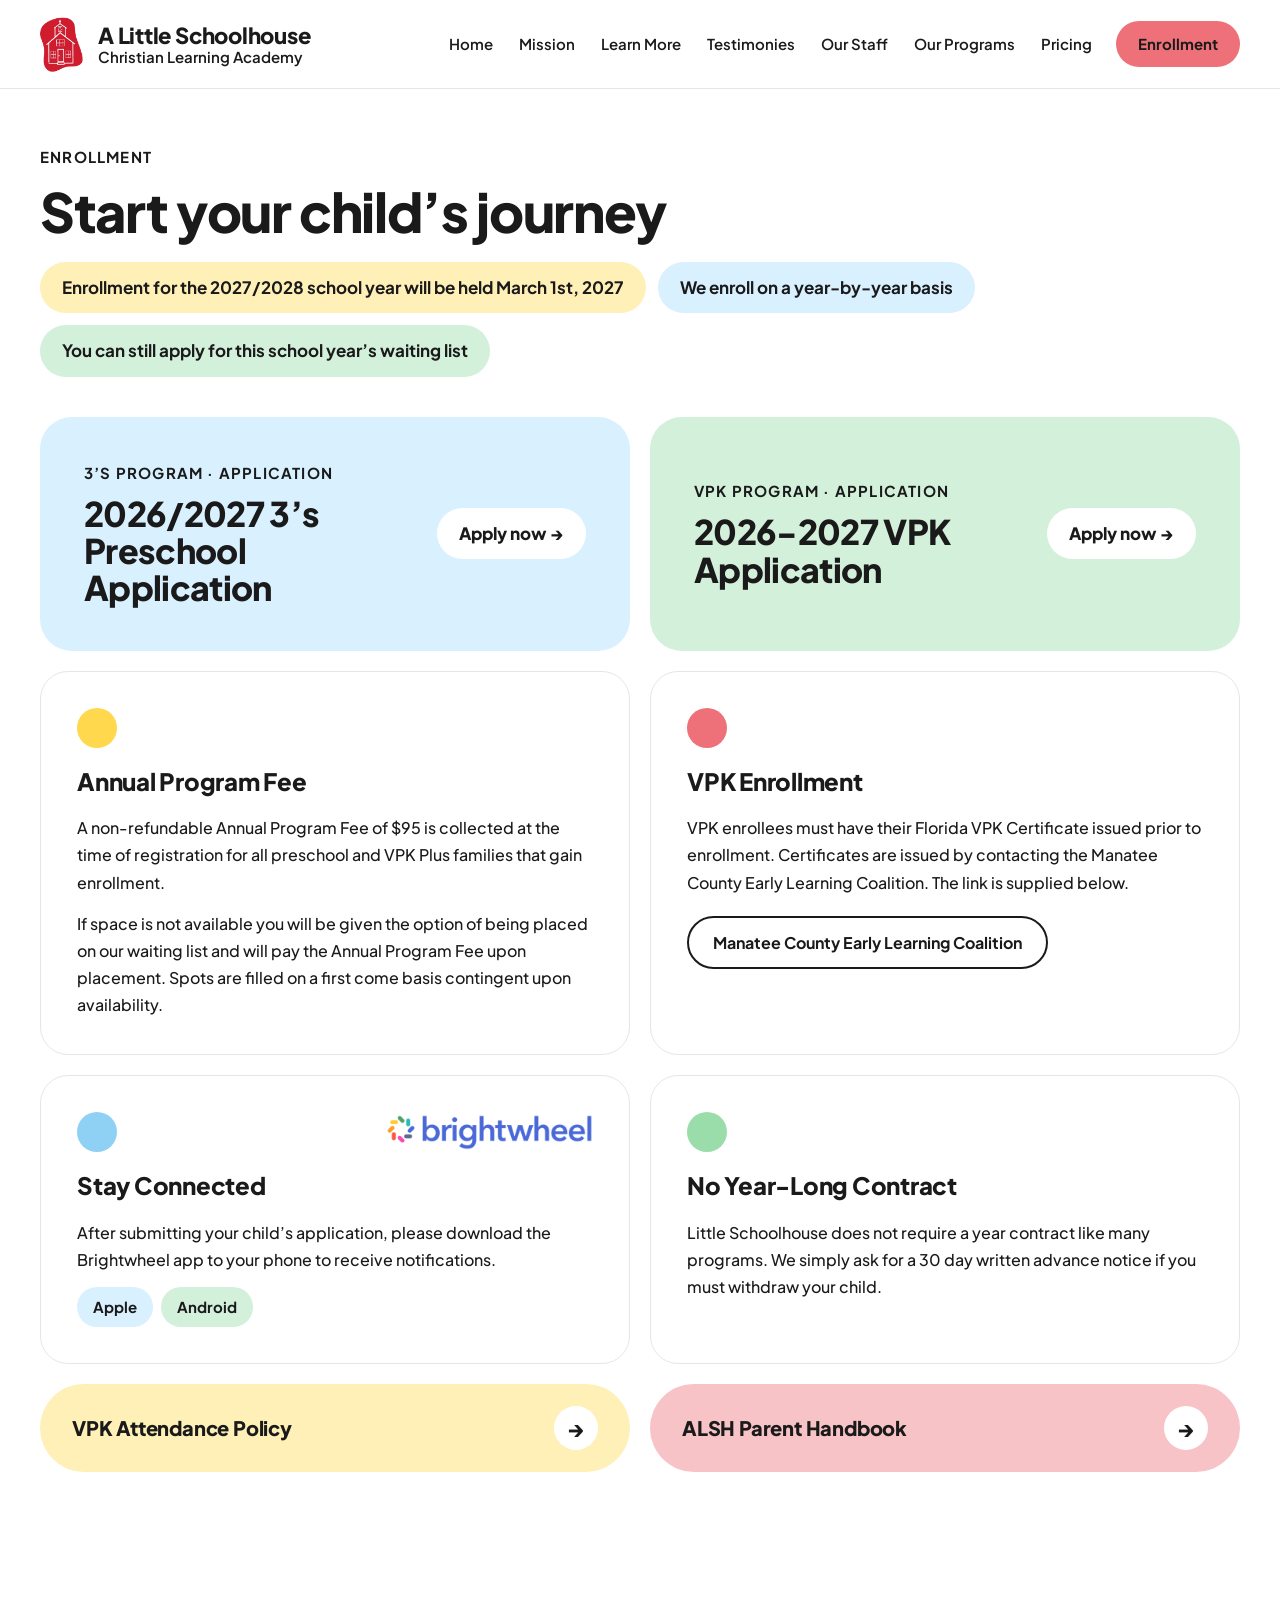
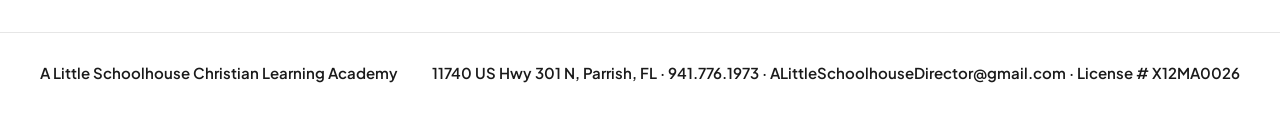
==== commit 4a3efd66: "Updated enrollment information and changed the button to apply for the school" ====
--- a/enrollment.html
+++ b/enrollment.html
@@ -23,25 +23,26 @@
         <div class="pill-row">
           <span class="pill-lg bg-yellow">Enrollment for the 2027/2028 school year will be held March 1st, 2027</span>
           <span class="pill-lg bg-blue">We enroll on a year-by-year basis</span>
+          <span class="pill-lg" style="background:#D3F0DB;">You can still apply for this school year&rsquo;s waiting list</span>
         </div>
       </div>
     </section>
 
     <!-- LIVE VERSION: both class buttons are real links. -->
     <section class="container class-links">
-      <a href="https://schools.mybrightwheel.com/sign-in?redirect_path=forms/7ab3392b-9e72-4bfa-b641-3724e02d6209/self-service" target="_blank" rel="noopener" class="class-link bg-blue">
-        <div>
-          <div class="kicker">3&rsquo;s program</div>
-          <div class="class-title">2026/2027 3&rsquo;s Preschool Classes</div>
+      <a href="https://schools.mybrightwheel.com/sign-in?redirect_path=forms/7ab3392b-9e72-4bfa-b641-3724e02d6209/self-service" target="_blank" rel="noopener" class="class-link bg-blue" style="flex-wrap:wrap;">
+        <div style="flex:1 1 220px;min-width:0;">
+          <div class="kicker">3&rsquo;s program &middot; Application</div>
+          <div class="class-title">2026/2027 3&rsquo;s Preschool Application</div>
         </div>
-        <span class="arrow">&rarr;</span>
+        <span class="apply-pill" style="flex:none;background:#fff;padding:12px 22px;border-radius:999px;font-weight:800;font-size:17px;white-space:nowrap;">Apply now &rarr;</span>
       </a>
-      <a href="https://schools.mybrightwheel.com/sign-in?redirect_path=forms/4f9d5147-1ebc-4a0d-b735-200c857cf08b/self-service" target="_blank" rel="noopener" class="class-link bg-green">
-        <div>
-          <div class="kicker">VPK program</div>
-          <div class="class-title">2026-2027 VPK Classes</div>
+      <a href="https://schools.mybrightwheel.com/sign-in?redirect_path=forms/4f9d5147-1ebc-4a0d-b735-200c857cf08b/self-service" target="_blank" rel="noopener" class="class-link bg-green" style="flex-wrap:wrap;">
+        <div style="flex:1 1 220px;min-width:0;">
+          <div class="kicker">VPK program &middot; Application</div>
+          <div class="class-title">2026-2027 VPK Application</div>
         </div>
-        <span class="arrow">&rarr;</span>
+        <span class="apply-pill" style="flex:none;background:#fff;padding:12px 22px;border-radius:999px;font-weight:800;font-size:17px;white-space:nowrap;">Apply now &rarr;</span>
       </a>
     </section>
 
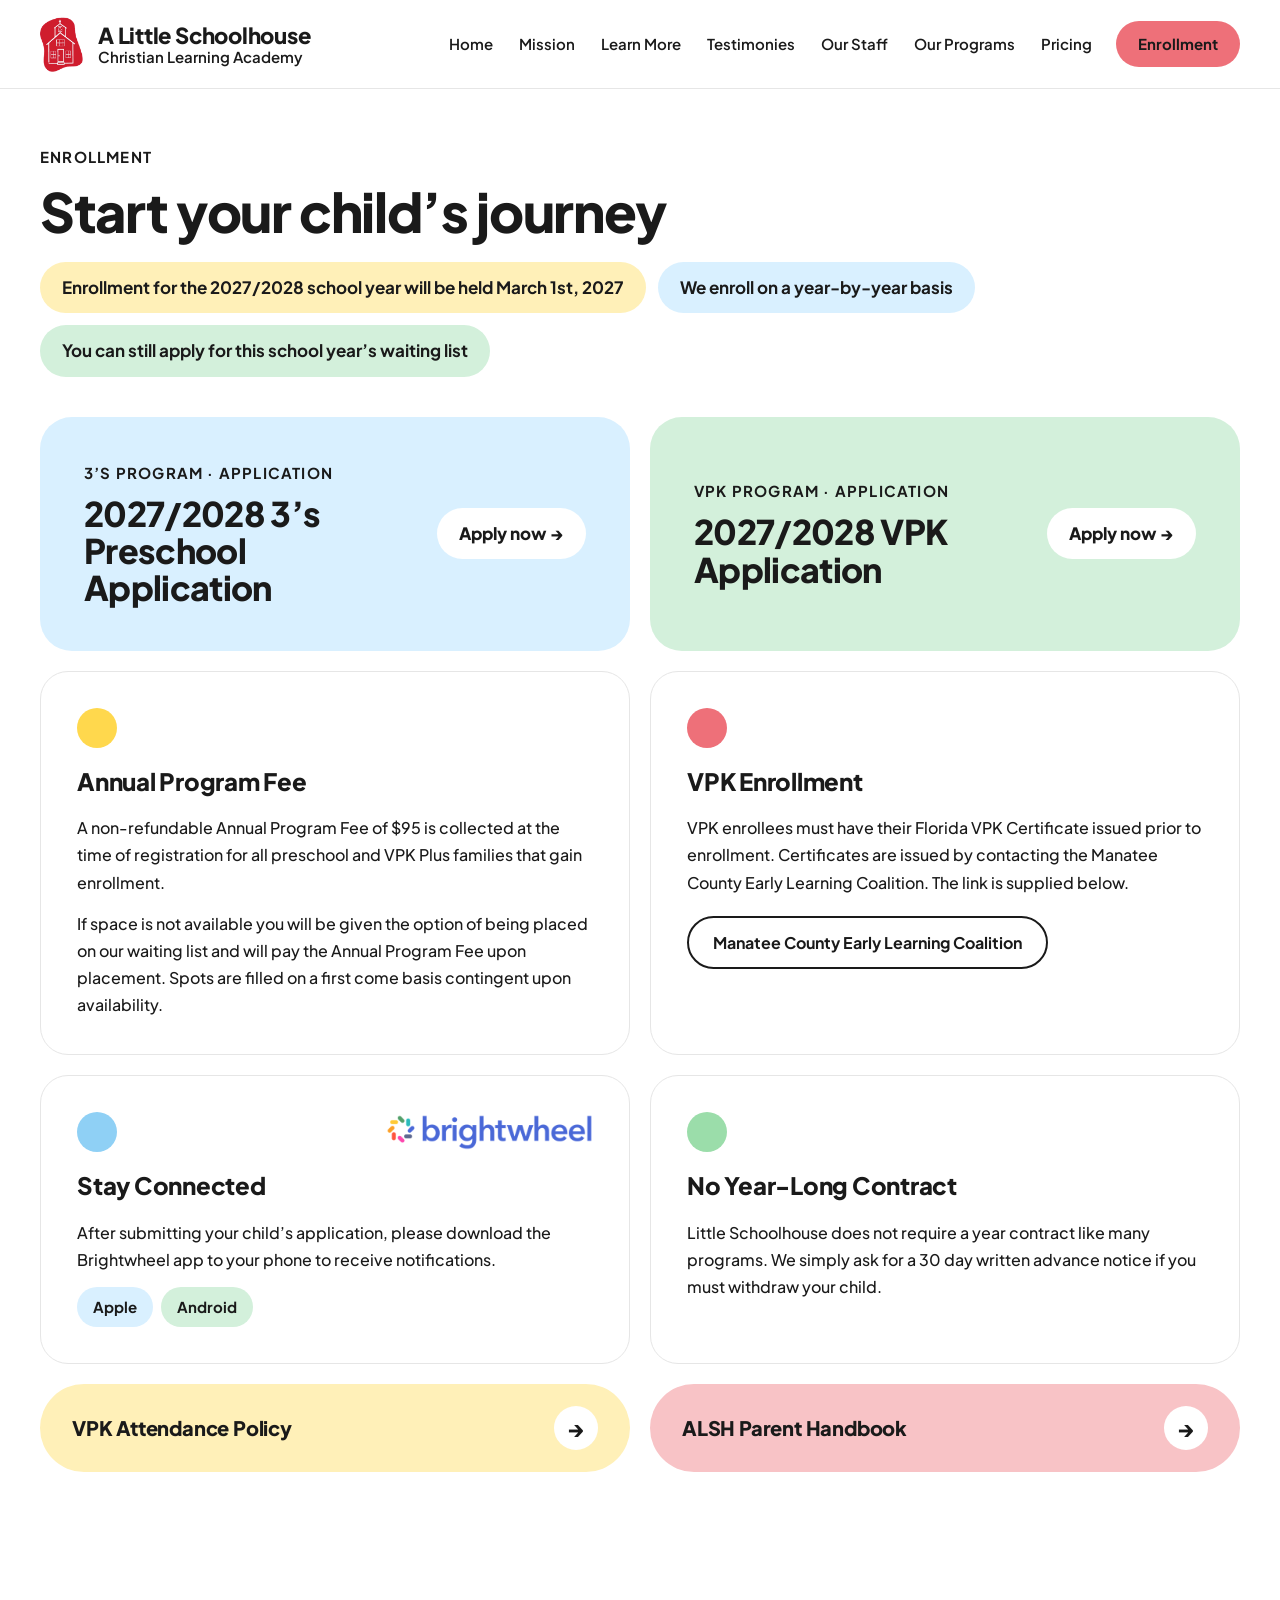
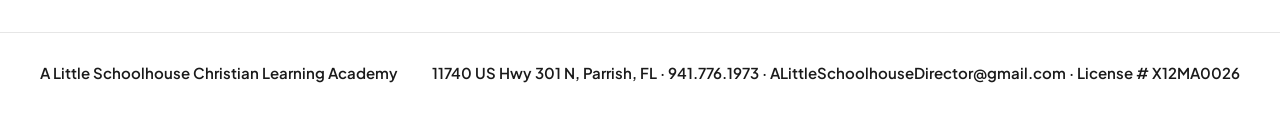
==== commit f21f6e97: "Fixed typos" ====
--- a/enrollment.html
+++ b/enrollment.html
@@ -33,14 +33,14 @@
       <a href="https://schools.mybrightwheel.com/sign-in?redirect_path=forms/7ab3392b-9e72-4bfa-b641-3724e02d6209/self-service" target="_blank" rel="noopener" class="class-link bg-blue" style="flex-wrap:wrap;">
         <div style="flex:1 1 220px;min-width:0;">
           <div class="kicker">3&rsquo;s program &middot; Application</div>
-          <div class="class-title">2026/2027 3&rsquo;s Preschool Application</div>
+          <div class="class-title">2027/2028 3&rsquo;s Preschool Application</div>
         </div>
         <span class="apply-pill" style="flex:none;background:#fff;padding:12px 22px;border-radius:999px;font-weight:800;font-size:17px;white-space:nowrap;">Apply now &rarr;</span>
       </a>
       <a href="https://schools.mybrightwheel.com/sign-in?redirect_path=forms/4f9d5147-1ebc-4a0d-b735-200c857cf08b/self-service" target="_blank" rel="noopener" class="class-link bg-green" style="flex-wrap:wrap;">
         <div style="flex:1 1 220px;min-width:0;">
           <div class="kicker">VPK program &middot; Application</div>
-          <div class="class-title">2026-2027 VPK Application</div>
+          <div class="class-title">2027/2028 VPK Application</div>
         </div>
         <span class="apply-pill" style="flex:none;background:#fff;padding:12px 22px;border-radius:999px;font-weight:800;font-size:17px;white-space:nowrap;">Apply now &rarr;</span>
       </a>
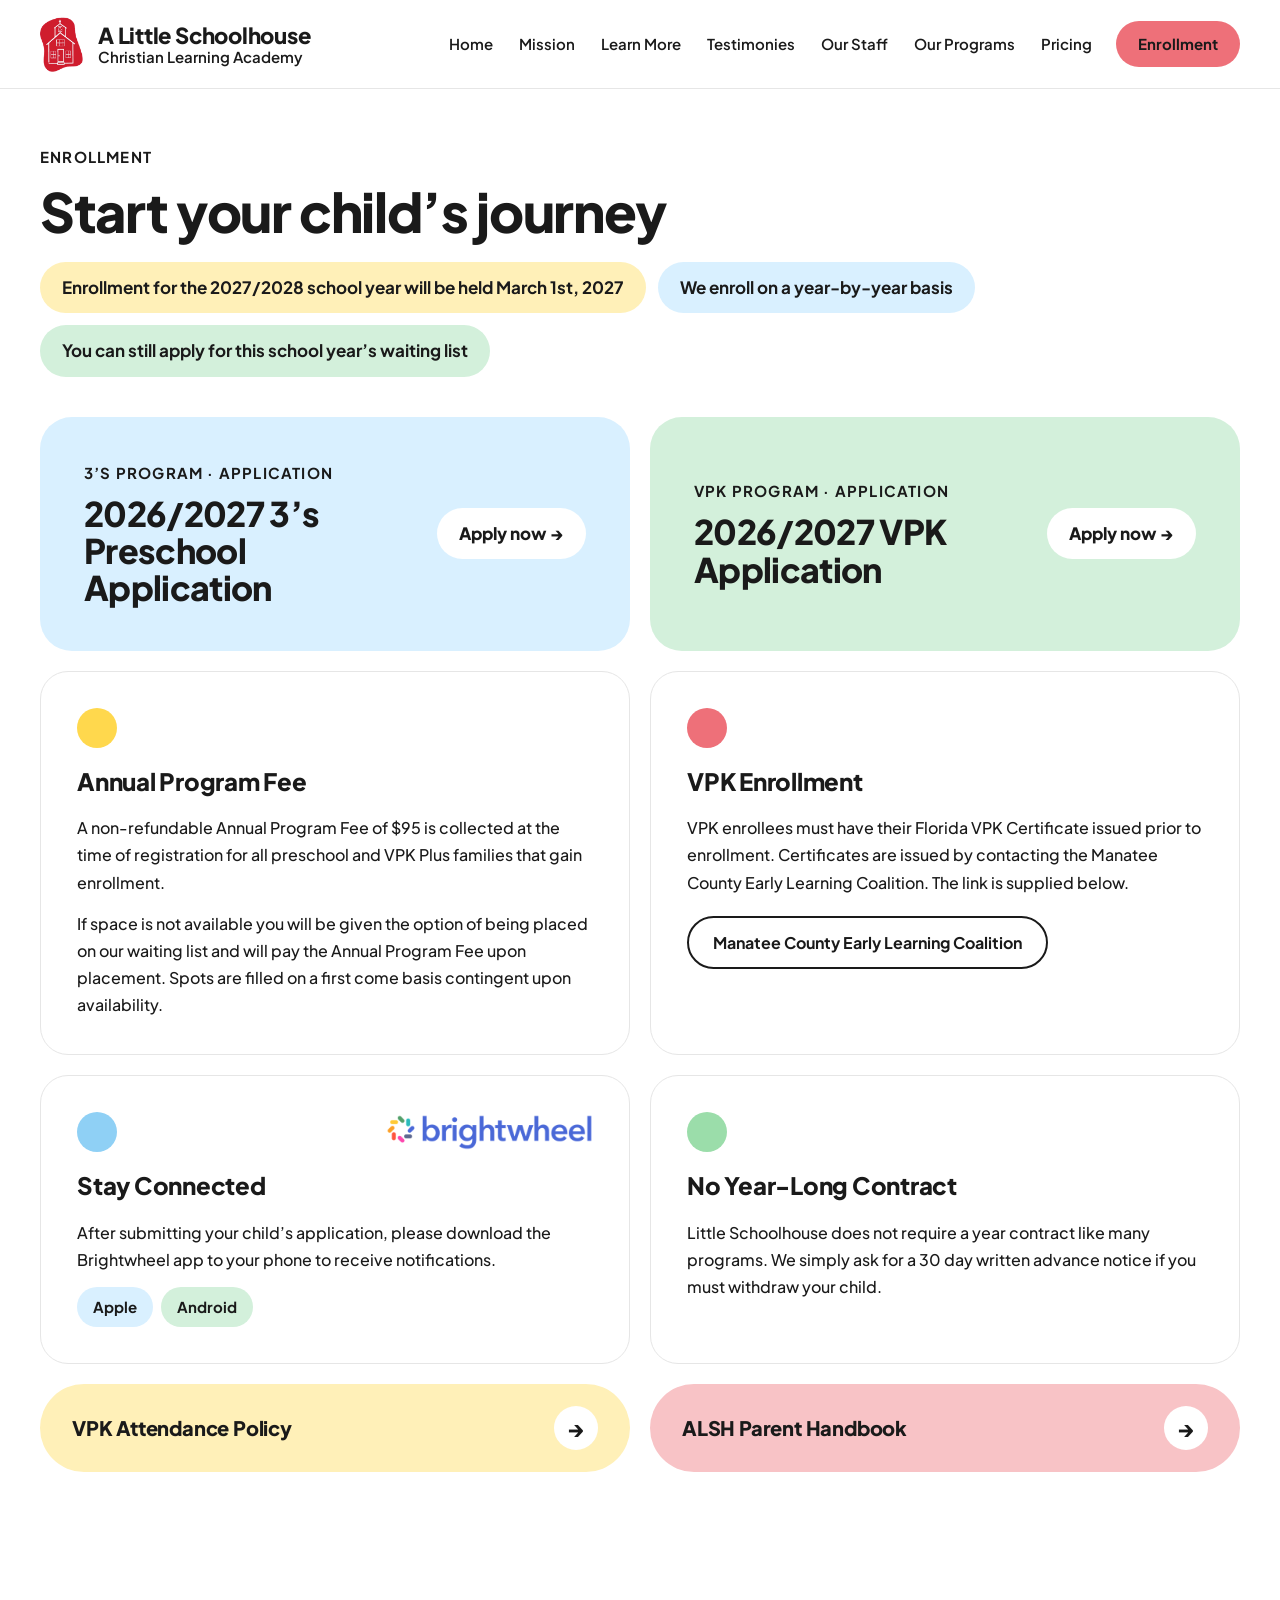
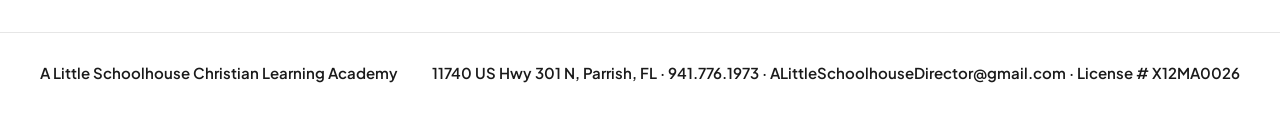
==== commit 54862a20: "Update enrollment.html" ====
--- a/enrollment.html
+++ b/enrollment.html
@@ -33,14 +33,14 @@
       <a href="https://schools.mybrightwheel.com/sign-in?redirect_path=forms/7ab3392b-9e72-4bfa-b641-3724e02d6209/self-service" target="_blank" rel="noopener" class="class-link bg-blue" style="flex-wrap:wrap;">
         <div style="flex:1 1 220px;min-width:0;">
           <div class="kicker">3&rsquo;s program &middot; Application</div>
-          <div class="class-title">2027/2028 3&rsquo;s Preschool Application</div>
+          <div class="class-title">2026/2027 3&rsquo;s Preschool Application</div>
         </div>
         <span class="apply-pill" style="flex:none;background:#fff;padding:12px 22px;border-radius:999px;font-weight:800;font-size:17px;white-space:nowrap;">Apply now &rarr;</span>
       </a>
       <a href="https://schools.mybrightwheel.com/sign-in?redirect_path=forms/4f9d5147-1ebc-4a0d-b735-200c857cf08b/self-service" target="_blank" rel="noopener" class="class-link bg-green" style="flex-wrap:wrap;">
         <div style="flex:1 1 220px;min-width:0;">
           <div class="kicker">VPK program &middot; Application</div>
-          <div class="class-title">2027/2028 VPK Application</div>
+          <div class="class-title">2026/2027 VPK Application</div>
         </div>
         <span class="apply-pill" style="flex:none;background:#fff;padding:12px 22px;border-radius:999px;font-weight:800;font-size:17px;white-space:nowrap;">Apply now &rarr;</span>
       </a>
